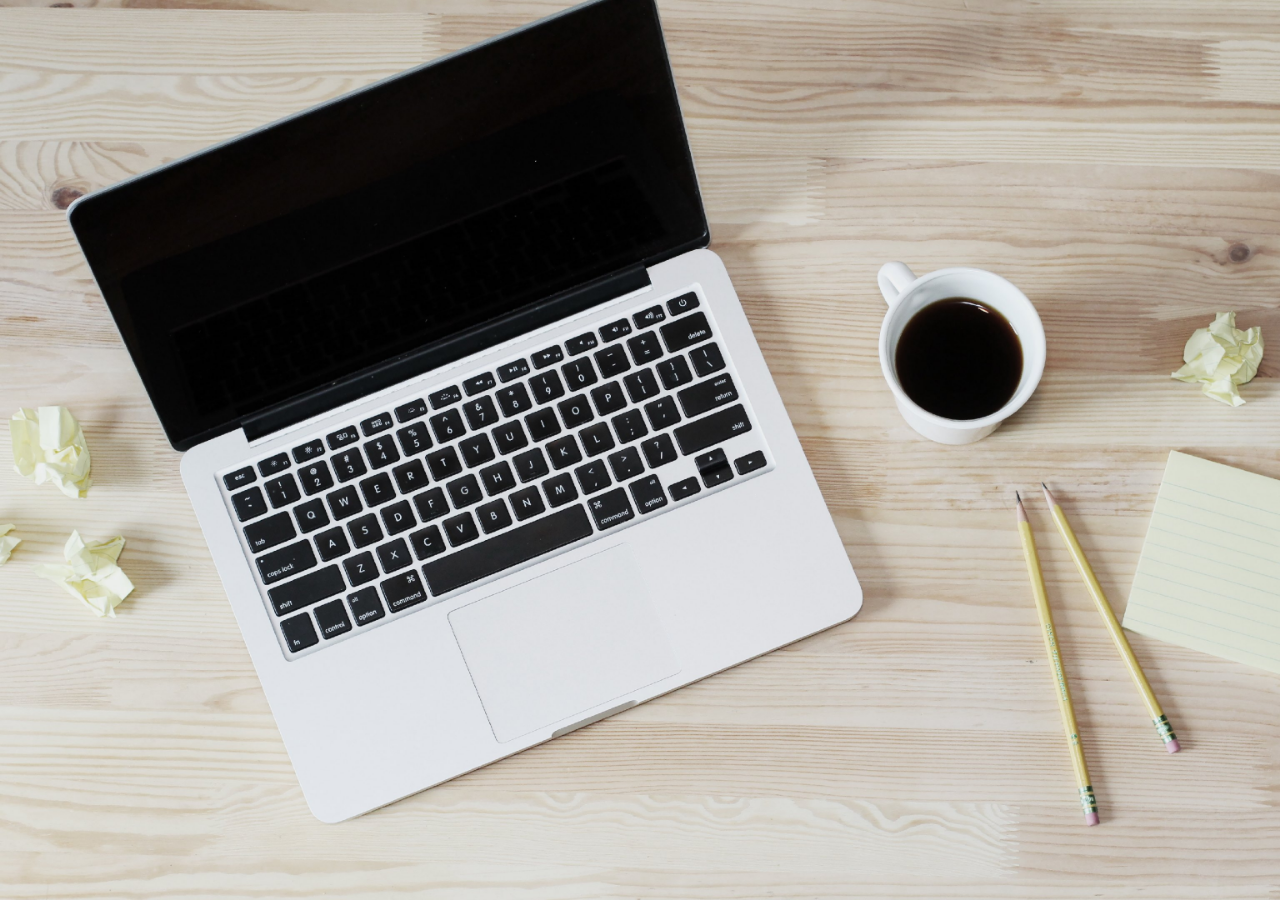
==== html-folder/index.html @ ce354b8c "updated html and added photos" ====
<!DOCTYPE html>
<html>
<head>
	<title>Daniel Nguyen</title>
	<!--Allows broswer to understand all characters/symbols in the world-->
	<meta charset="utf-8">
	<!--linking css-->
	<link rel="stylesheet" type="text/css" href="../styles-folder/styles.css">
	<!--linking bootstrap-->
	<link rel="stylesheet" href="https://maxcdn.bootstrapcdn.com/bootstrap/3.3.7/css/bootstrap.min.css">
</head>
<body>
	<div id="first-bg-image" class="container">
		<!--header row-->
		<div class="row">
			<div class="col-xs-12 col-sm-12 col-md-12">
			</div>
		</div>
	</div>


	<!--linking javascript-->
	<script src="../scripts-folder/script.js"></script>
	<!--linking jQuery-->
	<script src="https://ajax.aspnetcdn.com/ajax/jQuery/jquery-3.1.1.min.js"></script>
</body>
</html>
---- styles-folder/styles.css ----
#first-bg-image {
	background:url("../photos/laptopcoffee.jpg")no-repeat;
	background-size:cover;
	background-position:center;	
	width:100%;
	height:100vh;
}
.container {
	height:100%;
	width:100%;
}
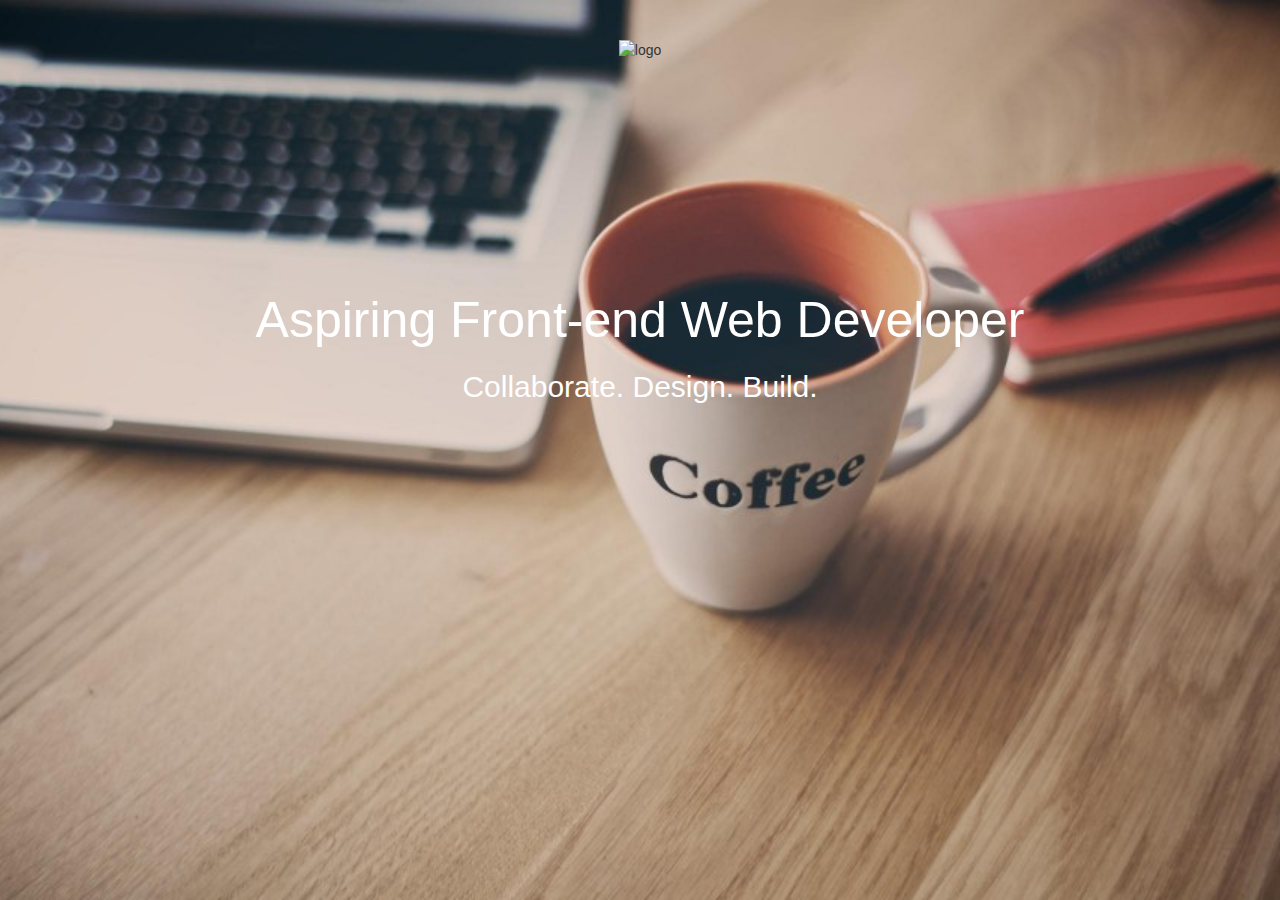
==== commit 260af494: "updated cover photo" ====
--- a/html-folder/index.html
+++ b/html-folder/index.html
@@ -13,7 +13,12 @@
 	<div id="first-bg-image" class="container">
 		<!--header row-->
 		<div class="row">
-			<div class="col-xs-12 col-sm-12 col-md-12">
+			<div class="col-sm-12 col-md-12 col-lg-12 text-center">
+				<img id="dlogo" alt="logo" src="../photos/dlogo.png">
+			</div>
+			<div id="title-div" class="col-sm-12 col-md-12 col-lg-12 text-center">
+				<p><span class="title">Aspiring Front-end Web Developer</span></p>
+				<p><span class="colab">Collaborate. Design. Build.</span></p>
 			</div>
 		</div>
 	</div>
--- a/styles-folder/styles.css
+++ b/styles-folder/styles.css
@@ -1,11 +1,32 @@
 #first-bg-image {
-	background:url("../photos/laptopcoffee.jpg")no-repeat;
+	background:url("../photos/coffeebackground.jpg")no-repeat;
 	background-size:cover;
 	background-position:center;	
 	width:100%;
 	height:100vh;
+
 }
 .container {
 	height:100%;
 	width:100%;
-}+}
+#dlogo {
+	height:75px;
+	margin-top:40px;
+}
+.name {
+	color:#FFFFFF;
+	font-size:50px;
+	font-family:trajan;
+}
+#title-div {
+	margin:25vh auto;
+}
+.title {
+	color:#FFFFFF;
+	font-size:50px;
+}
+.colab {
+	color:#FFFFFF;
+	font-size:30px;
+}
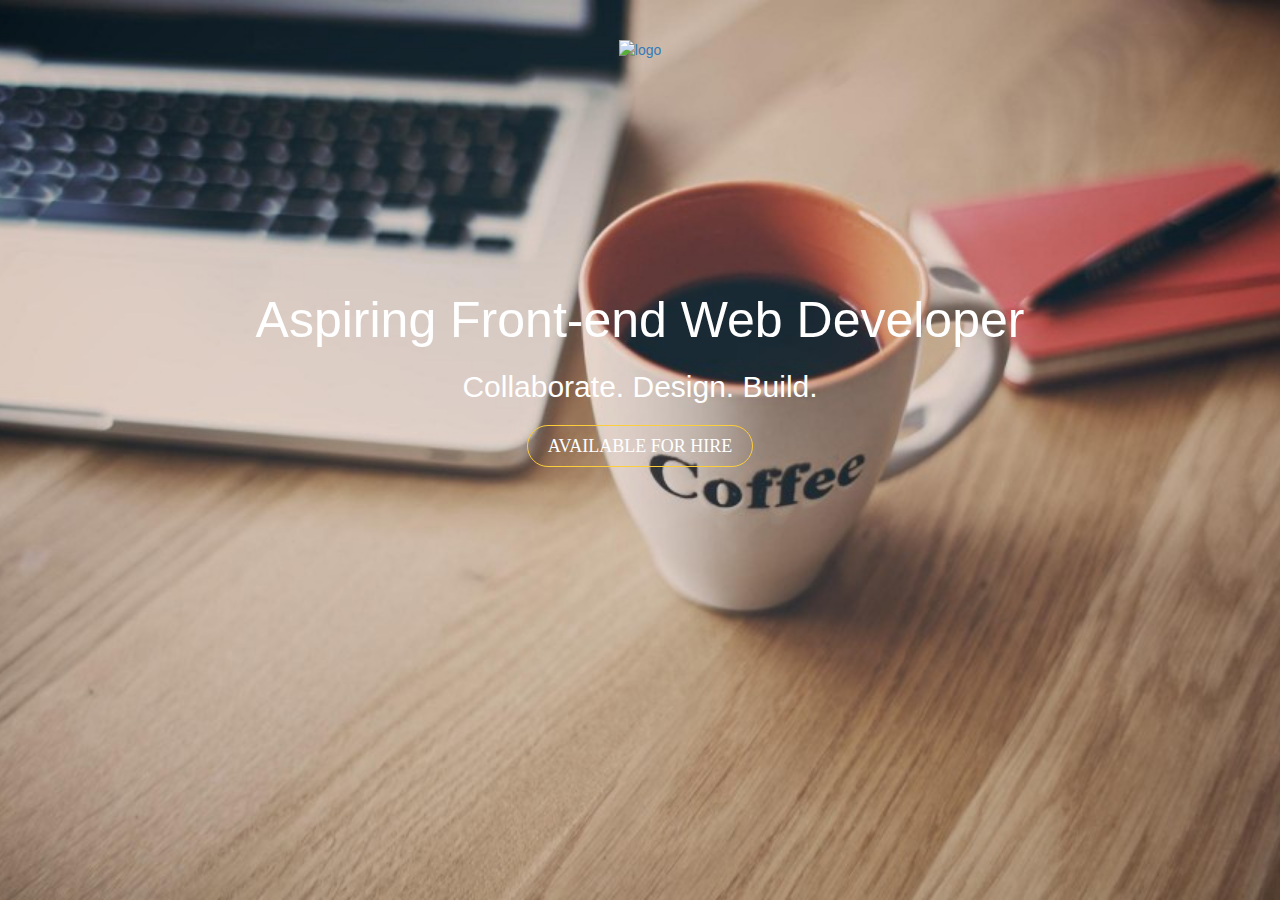
==== commit 65906946: "added available for hire button" ====
--- a/html-folder/index.html
+++ b/html-folder/index.html
@@ -10,15 +10,28 @@
 	<link rel="stylesheet" href="https://maxcdn.bootstrapcdn.com/bootstrap/3.3.7/css/bootstrap.min.css">
 </head>
 <body>
+	<!--cover background placed in the first container-->
 	<div id="first-bg-image" class="container">
 		<!--header row-->
 		<div class="row">
+			<!--my logo-->
 			<div class="col-sm-12 col-md-12 col-lg-12 text-center">
-				<img id="dlogo" alt="logo" src="../photos/dlogo.png">
+				<a href="#">
+					<img id="dlogo" alt="logo" src="../photos/dlogo.png">
+				</a>
 			</div>
+			<!--description in my cover page-->
 			<div id="title-div" class="col-sm-12 col-md-12 col-lg-12 text-center">
 				<p><span class="title">Aspiring Front-end Web Developer</span></p>
 				<p><span class="colab">Collaborate. Design. Build.</span></p>
+			</div>
+			<!--hire me button-->
+			<div id="hire-me" class="col-sm-12 col-md-12 col-lg-12 text-center">
+				<p>
+					<span class="span-hire">
+						<a class="link-hire" href="#">AVAILABLE FOR HIRE</a>
+					</span>
+				</p>
 			</div>
 		</div>
 	</div>
--- a/styles-folder/styles.css
+++ b/styles-folder/styles.css
@@ -9,6 +9,7 @@
 .container {
 	height:100%;
 	width:100%;
+	min-width:500px;
 }
 #dlogo {
 	height:75px;
@@ -17,10 +18,10 @@
 .name {
 	color:#FFFFFF;
 	font-size:50px;
-	font-family:trajan;
+	font-family:trajan sans-serif;
 }
 #title-div {
-	margin:25vh auto;
+	margin-top:25vh;
 }
 .title {
 	color:#FFFFFF;
@@ -30,3 +31,28 @@
 	color:#FFFFFF;
 	font-size:30px;
 }
+#hire-me {
+	margin-top:15px;
+}
+.span-hire {
+	margin-top:5vh;
+	border:1px solid #FDCD3B;
+	border-radius:30px;
+	padding:10px 20px;
+	font-size:18px;
+	font-family:trajan sans-serif;
+}
+.link-hire, .link-hire:link, .link-hire:visited {
+	color:#FFFFFF;
+	text-decoration:none;
+}
+.link-hire:hover {
+	text-decoration:none;
+	padding:10px 20px;
+	border-color:#FDCD3B;
+	color:#000000;
+}
+.link-hire:active {
+	color:#000000;
+	text-decoration:none;
+}
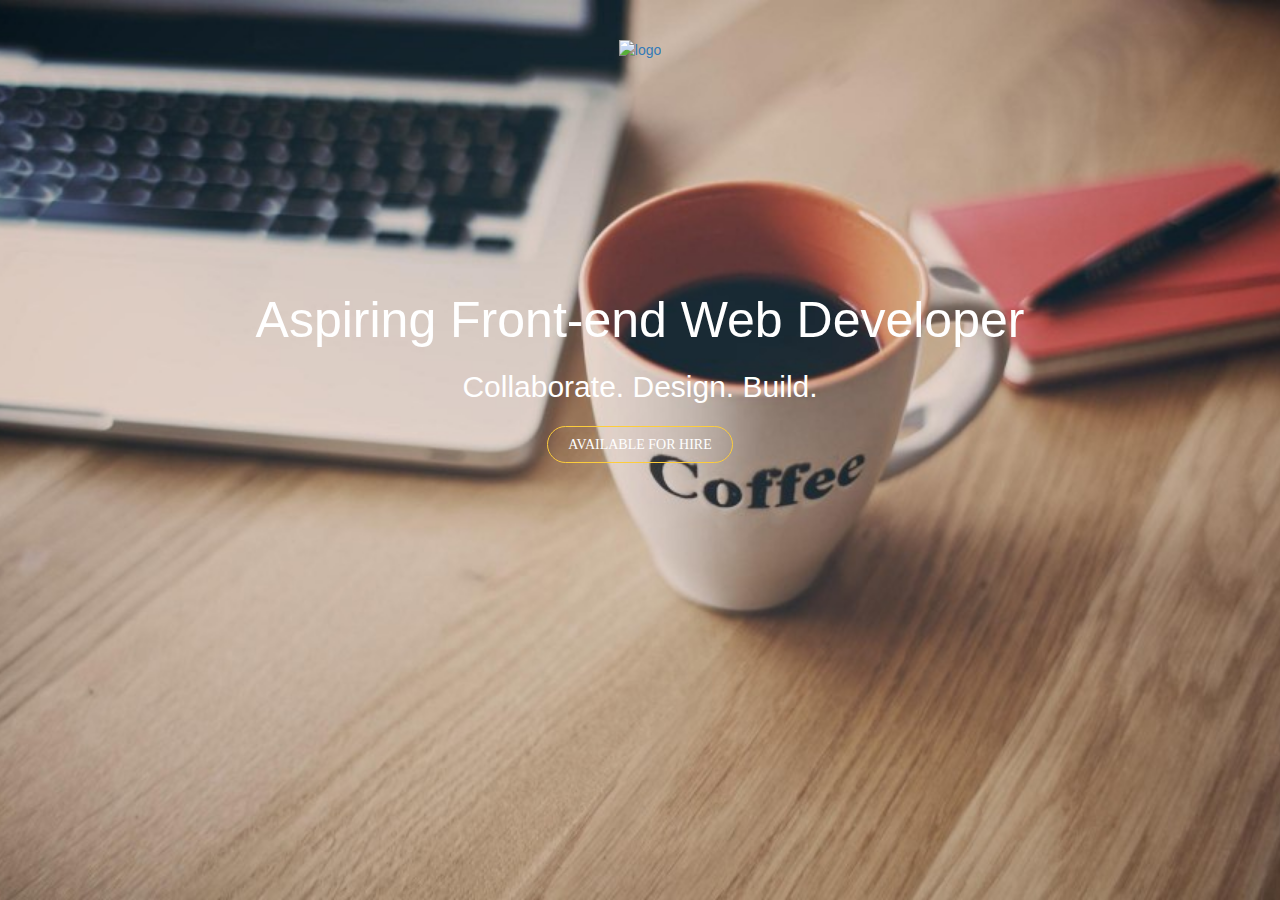
==== commit 4ecdf57c: "updated cover" ====
--- a/html-folder/index.html
+++ b/html-folder/index.html
@@ -6,6 +6,8 @@
 	<meta charset="utf-8">
 	<!--linking css-->
 	<link rel="stylesheet" type="text/css" href="../styles-folder/styles.css">
+	<!--linking font-awesome-->
+	<link rel="stylesheet" href="//maxcdn.bootstrapcdn.com/font-awesome/4.5.0/css/font-awesome.min.css"/>
 	<!--linking bootstrap-->
 	<link rel="stylesheet" href="https://maxcdn.bootstrapcdn.com/bootstrap/3.3.7/css/bootstrap.min.css">
 </head>
@@ -35,8 +37,6 @@
 			</div>
 		</div>
 	</div>
-
-
 	<!--linking javascript-->
 	<script src="../scripts-folder/script.js"></script>
 	<!--linking jQuery-->
--- a/styles-folder/styles.css
+++ b/styles-folder/styles.css
@@ -28,6 +28,7 @@
 	font-size:50px;
 }
 .colab {
+
 	color:#FFFFFF;
 	font-size:30px;
 }
@@ -39,7 +40,7 @@
 	border:1px solid #FDCD3B;
 	border-radius:30px;
 	padding:10px 20px;
-	font-size:18px;
+	font-size:14px;
 	font-family:trajan sans-serif;
 }
 .link-hire, .link-hire:link, .link-hire:visited {
@@ -55,4 +56,4 @@
 .link-hire:active {
 	color:#000000;
 	text-decoration:none;
-}
+}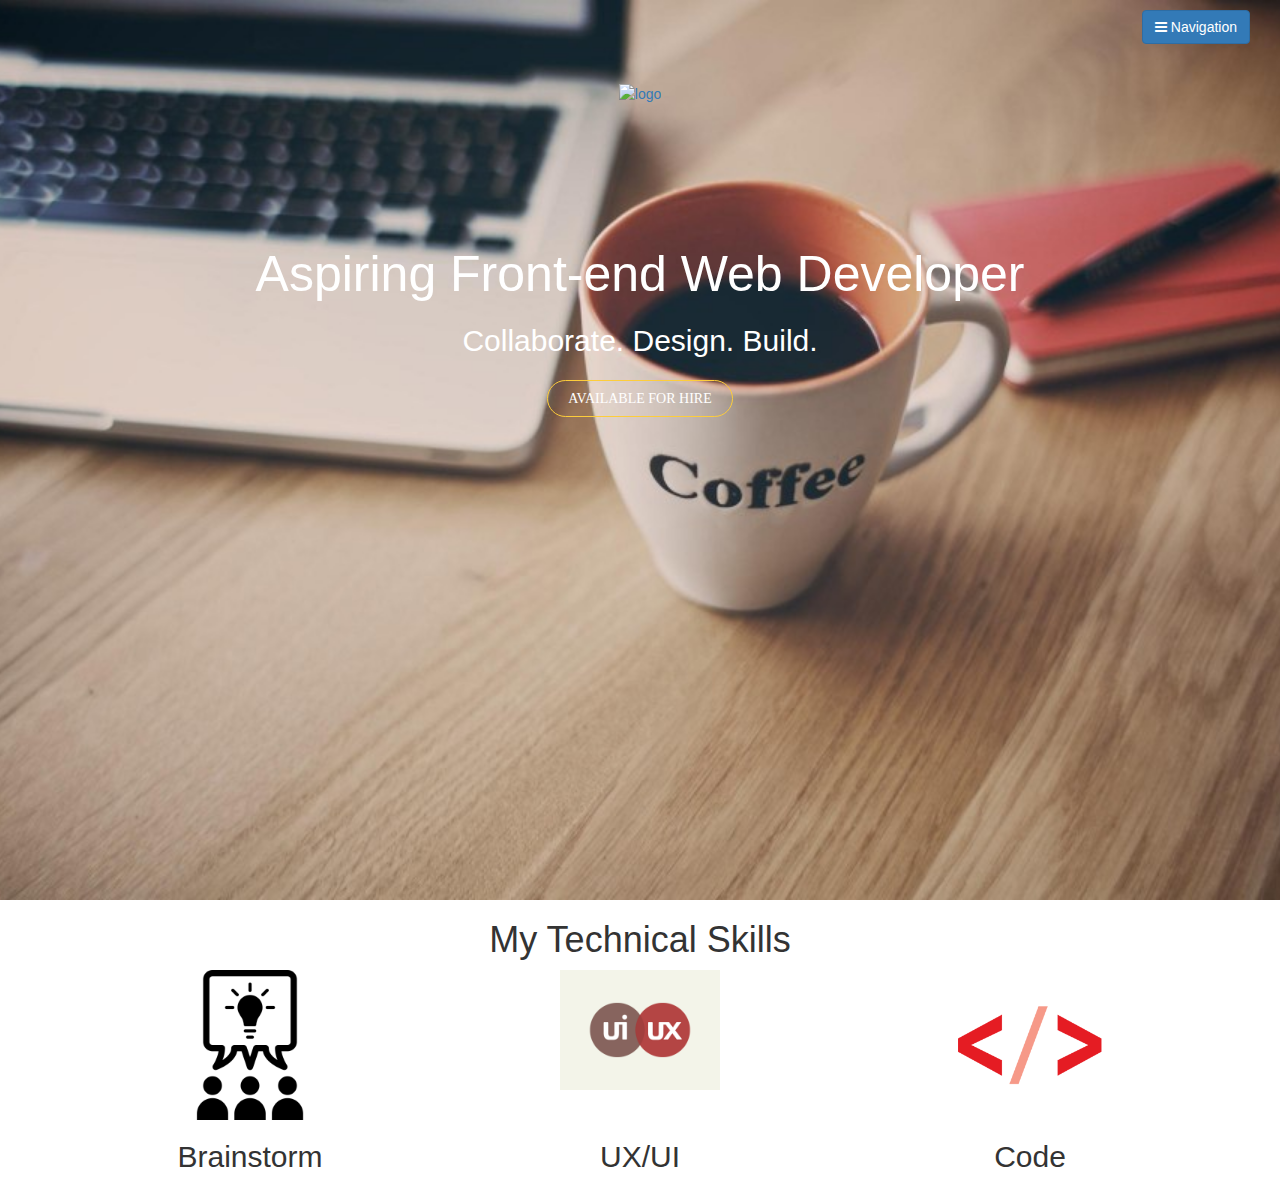
==== commit 0f6967ff: "updated technical skills" ====
--- a/html-folder/index.html
+++ b/html-folder/index.html
@@ -7,13 +7,17 @@
 	<!--linking css-->
 	<link rel="stylesheet" type="text/css" href="../styles-folder/styles.css">
 	<!--linking font-awesome-->
-	<link rel="stylesheet" href="//maxcdn.bootstrapcdn.com/font-awesome/4.5.0/css/font-awesome.min.css"/>
+	<link rel="stylesheet" href="https://maxcdn.bootstrapcdn.com/font-awesome/4.7.0/css/font-awesome.min.css">
 	<!--linking bootstrap-->
 	<link rel="stylesheet" href="https://maxcdn.bootstrapcdn.com/bootstrap/3.3.7/css/bootstrap.min.css">
 </head>
 <body>
 	<!--cover background placed in the first container-->
 	<div id="first-bg-image" class="container">
+		<!--drop-navigation-->
+		<div class="navigation text-right col-sm-12 col-md-12 col-lg-12">
+			<button class="btn btn-primary"><i class="fa fa-bars"></i> Navigation</button>
+		</div>
 		<!--header row-->
 		<div class="row">
 			<!--my logo-->
@@ -37,6 +41,38 @@
 			</div>
 		</div>
 	</div>
+	<!--technical skills section-->
+	<div class="container">
+		<!--technical skills title-->
+		<div class="row">
+			<div class="col-sm-12 col-md-12 col-lg-12 text-center">
+				<span class="tech-skills">
+					<h1>My Technical Skills</h1>
+				</span>
+			</div>
+		</div>
+		<div class="row">
+			<div class="col-sm-4 col-md-4 col-lg-4">
+				<div id="bg-brainstorm"></div>
+				<span class="ideas">
+					<h2 class="text-center">Brainstorm</h2>
+				</span>
+			</div>
+			<div class="col-sm-4 col-md-4 col-lg-4">
+				<div id="bg-ux-ui"></div>
+				<span class="user-ex">
+					<h2 class="text-center">UX/UI</h2>
+				</span>
+			</div>
+			<div class="col-sm-4 col-md-4 col-lg-4">
+				<div id="bg-code"></div>
+				<span class="span-code">
+					<h2 class="text-center">Code</h2>
+				</span>
+			</div>
+		</div>
+	</div>
+
 	<!--linking javascript-->
 	<script src="../scripts-folder/script.js"></script>
 	<!--linking jQuery-->
--- a/styles-folder/styles.css
+++ b/styles-folder/styles.css
@@ -4,7 +4,6 @@
 	background-position:center;	
 	width:100%;
 	height:100vh;
-
 }
 .container {
 	height:100%;
@@ -21,7 +20,7 @@
 	font-family:trajan sans-serif;
 }
 #title-div {
-	margin-top:25vh;
+	margin-top:15vh;
 }
 .title {
 	color:#FFFFFF;
@@ -49,11 +48,41 @@
 }
 .link-hire:hover {
 	text-decoration:none;
-	padding:10px 20px;
+	padding:0 20px;
 	border-color:#FDCD3B;
 	color:#000000;
 }
 .link-hire:active {
 	color:#000000;
 	text-decoration:none;
+}
+.navigation {
+	margin-top:10px;
+}
+.fa-users {
+	font-size:50px;
+}
+#brainstorm {
+	margin-top:30px;
+}
+#bg-brainstorm {
+	background:url("../photos/collab-icon.png")no-repeat;
+	background-size:150px;
+	width:150px;
+	height:150px;
+	margin:0 auto;
+}
+#bg-ux-ui {
+	background:url("../photos/ux-ui-logo.png")no-repeat;
+	background-size:160px;
+	width:160px;
+	height:150px;
+	margin:0 auto;
+}
+#bg-code {
+	background:url("../photos/code.png")no-repeat;
+	background-size:150px;
+	width:150px;
+	height:150px;
+	margin:0 auto;
 }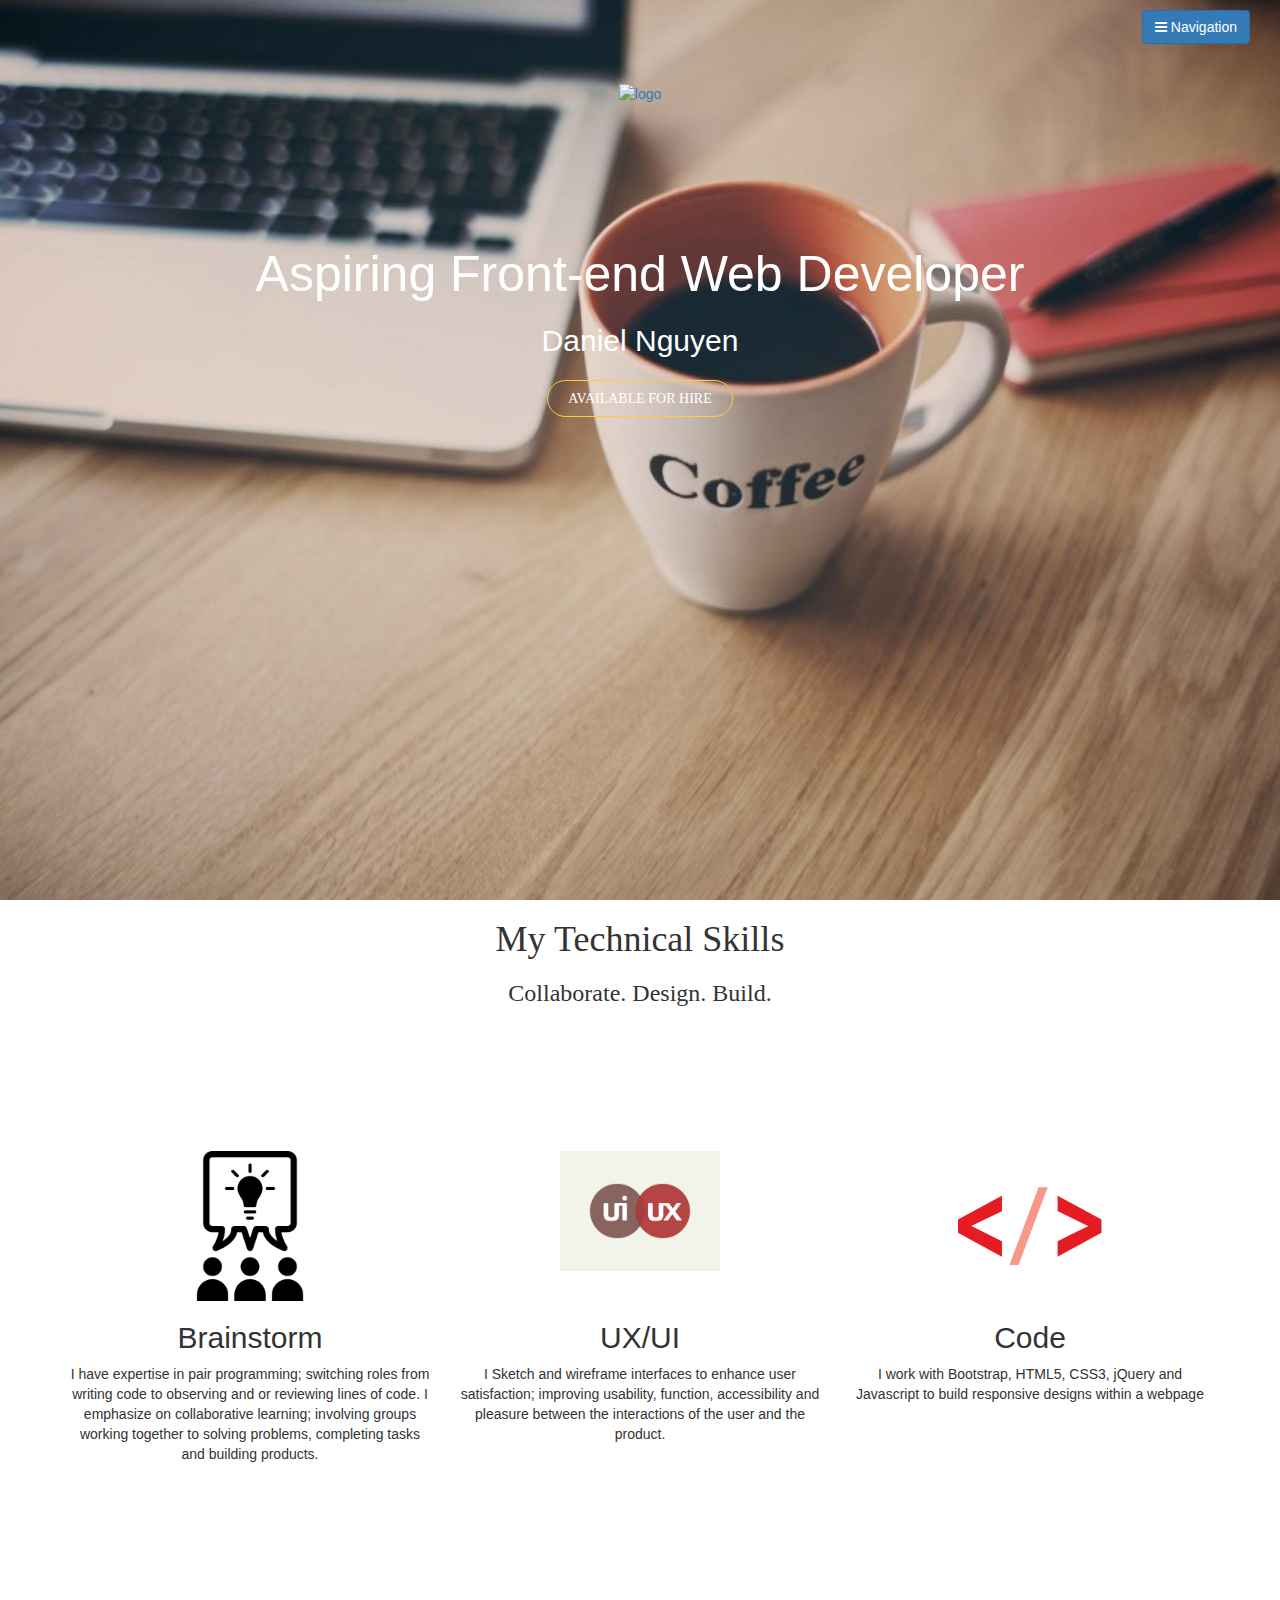
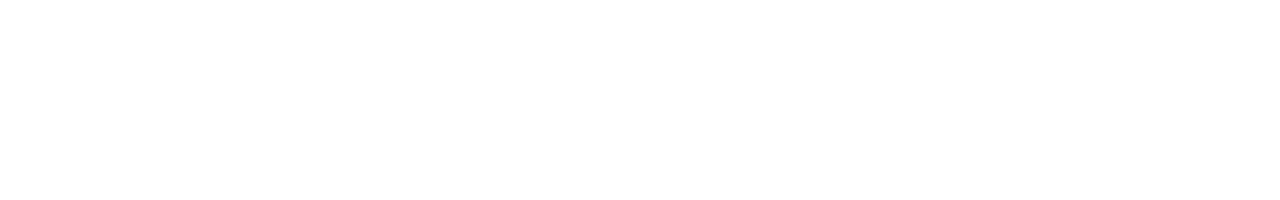
==== commit d84851b1: "added content to technical skills container" ====
--- a/html-folder/index.html
+++ b/html-folder/index.html
@@ -29,7 +29,7 @@
 			<!--description in my cover page-->
 			<div id="title-div" class="col-sm-12 col-md-12 col-lg-12 text-center">
 				<p><span class="title">Aspiring Front-end Web Developer</span></p>
-				<p><span class="colab">Collaborate. Design. Build.</span></p>
+				<p><span class="colab">Daniel Nguyen</span></p>
 			</div>
 			<!--hire me button-->
 			<div id="hire-me" class="col-sm-12 col-md-12 col-lg-12 text-center">
@@ -49,26 +49,38 @@
 				<span class="tech-skills">
 					<h1>My Technical Skills</h1>
 				</span>
+				<span class="tech-skills">
+					<h3>Collaborate. Design. Build.</h3>
+				</span>
 			</div>
 		</div>
-		<div class="row">
+		<div id="skills" class="row">
 			<div class="col-sm-4 col-md-4 col-lg-4">
 				<div id="bg-brainstorm"></div>
 				<span class="ideas">
 					<h2 class="text-center">Brainstorm</h2>
 				</span>
+				<p class="skills-p text-center">
+					I have expertise in pair programming; switching roles from writing code to observing and or reviewing lines of code. I emphasize on collaborative learning; involving groups working together to solving problems, completing tasks and building products.
+				</p>
 			</div>
 			<div class="col-sm-4 col-md-4 col-lg-4">
 				<div id="bg-ux-ui"></div>
 				<span class="user-ex">
 					<h2 class="text-center">UX/UI</h2>
 				</span>
+				<p class="skills-p text-center">
+					I Sketch and wireframe interfaces to enhance user satisfaction;  improving usability, function, accessibility and pleasure between the interactions of the user and the product. 
+				</p>
 			</div>
 			<div class="col-sm-4 col-md-4 col-lg-4">
 				<div id="bg-code"></div>
 				<span class="span-code">
 					<h2 class="text-center">Code</h2>
 				</span>
+				<p class="skills-p text-center">
+					I work with Bootstrap, HTML5, CSS3, jQuery and Javascript to build responsive designs within a webpage
+				</p>
 			</div>
 		</div>
 	</div>
--- a/styles-folder/styles.css
+++ b/styles-folder/styles.css
@@ -6,7 +6,7 @@
 	height:100vh;
 }
 .container {
-	height:100%;
+	height:100vh;
 	width:100%;
 	min-width:500px;
 }
@@ -27,7 +27,6 @@
 	font-size:50px;
 }
 .colab {
-
 	color:#FFFFFF;
 	font-size:30px;
 }
@@ -85,4 +84,10 @@
 	width:150px;
 	height:150px;
 	margin:0 auto;
+}
+.tech-skills {
+	font-family:trajan sans-serif;
+}
+#skills {
+	margin-top:15vh;
 }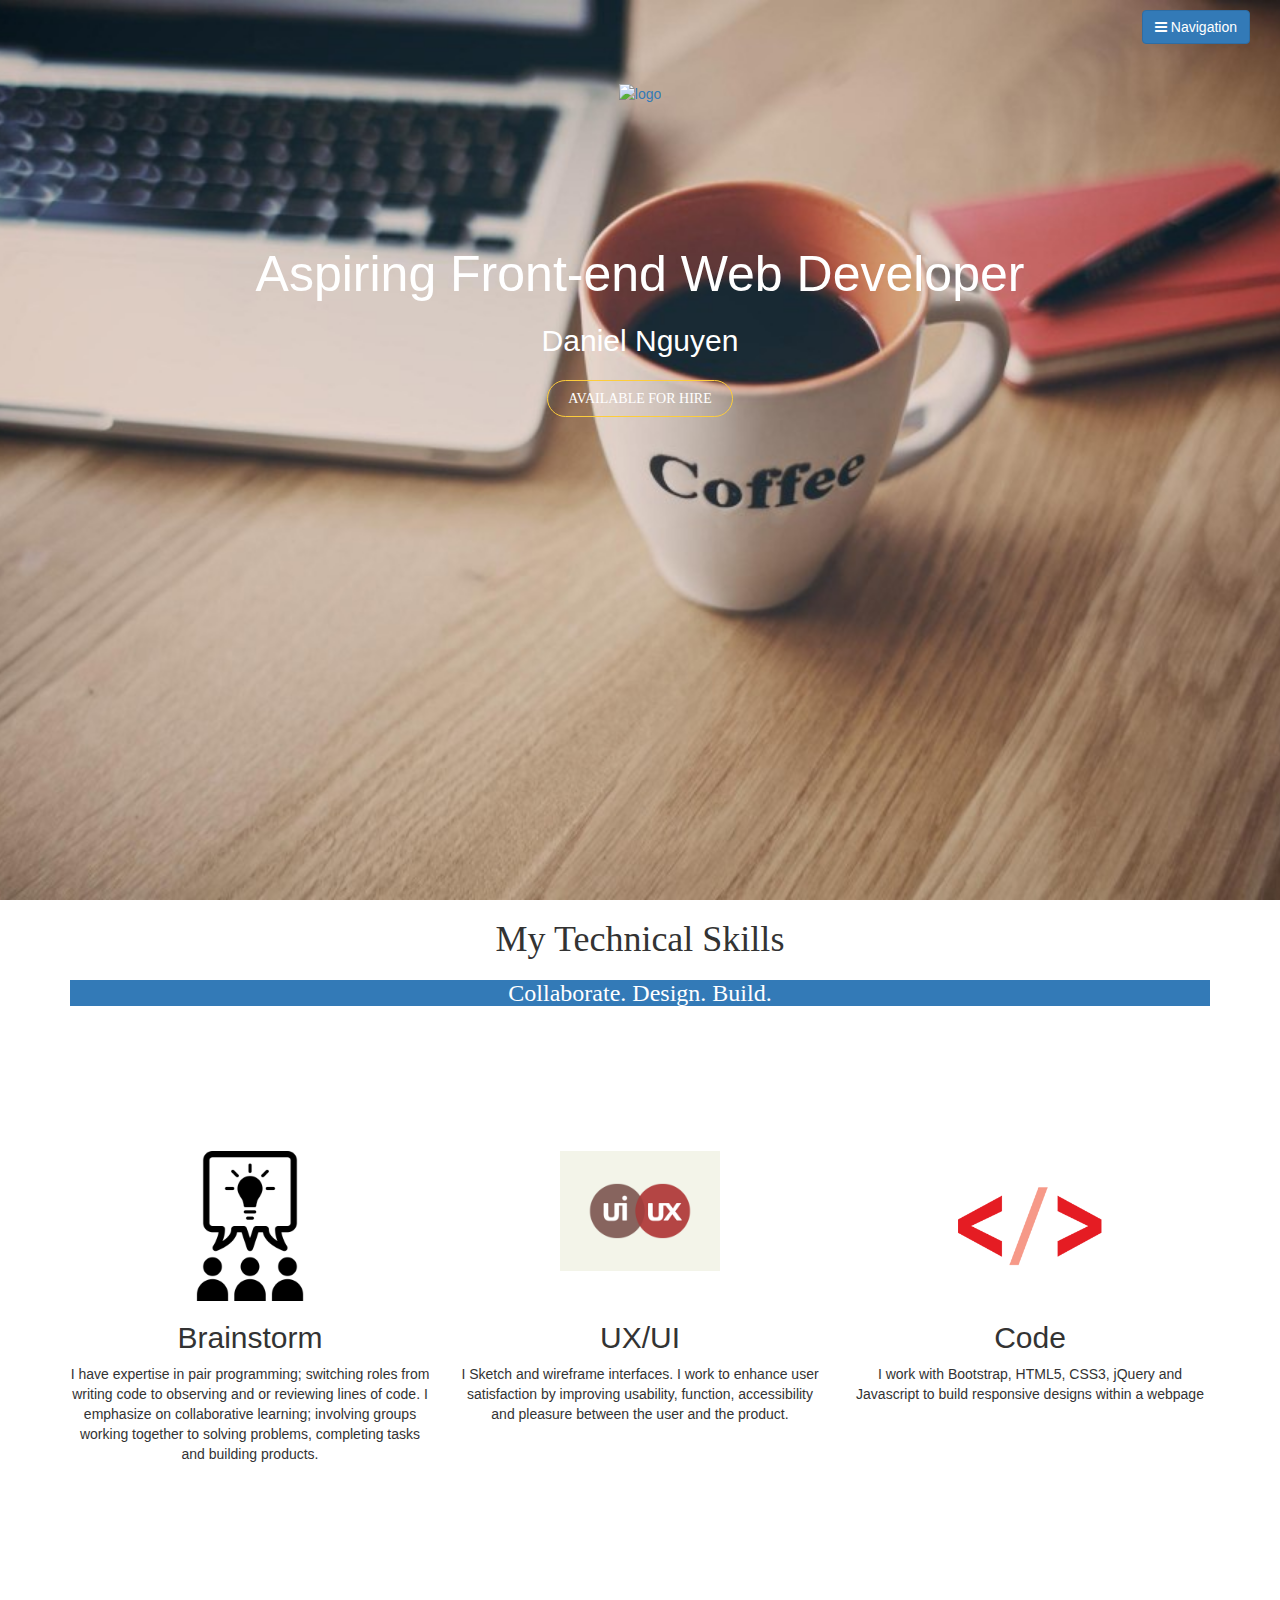
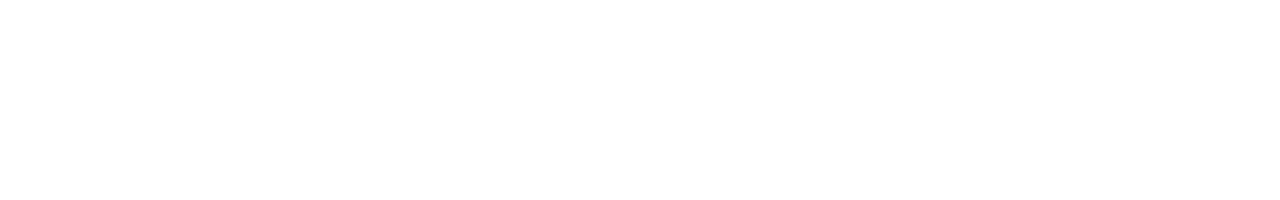
==== commit 2013ef32: "added bg-primary to sub title" ====
--- a/html-folder/index.html
+++ b/html-folder/index.html
@@ -50,7 +50,7 @@
 					<h1>My Technical Skills</h1>
 				</span>
 				<span class="tech-skills">
-					<h3>Collaborate. Design. Build.</h3>
+					<h3 class="bg-primary">Collaborate. Design. Build.</h3>
 				</span>
 			</div>
 		</div>
@@ -70,7 +70,7 @@
 					<h2 class="text-center">UX/UI</h2>
 				</span>
 				<p class="skills-p text-center">
-					I Sketch and wireframe interfaces to enhance user satisfaction;  improving usability, function, accessibility and pleasure between the interactions of the user and the product. 
+					I Sketch and wireframe interfaces. I work to enhance user satisfaction by improving usability, function, accessibility and pleasure between the user and the product. 
 				</p>
 			</div>
 			<div class="col-sm-4 col-md-4 col-lg-4">
--- a/styles-folder/styles.css
+++ b/styles-folder/styles.css
@@ -90,4 +90,7 @@
 }
 #skills {
 	margin-top:15vh;
+}
+.skills-p {
+
 }